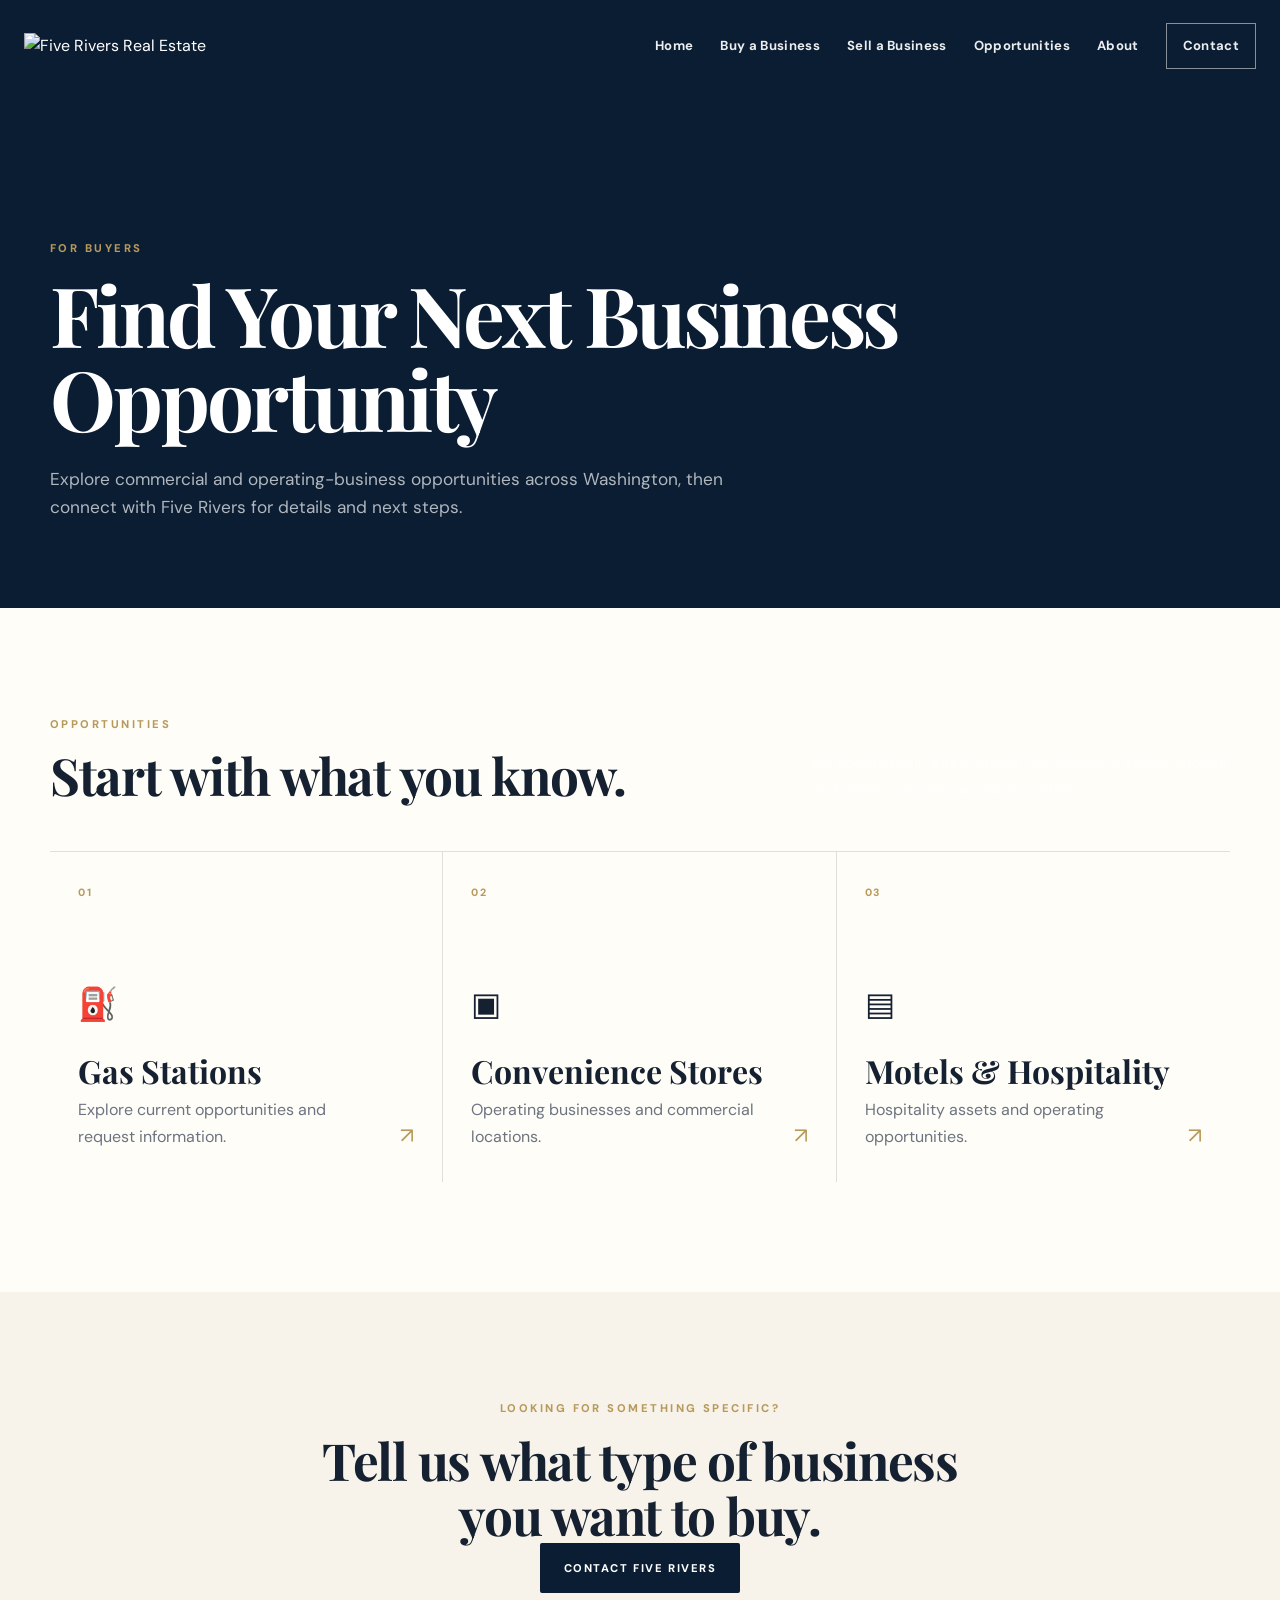
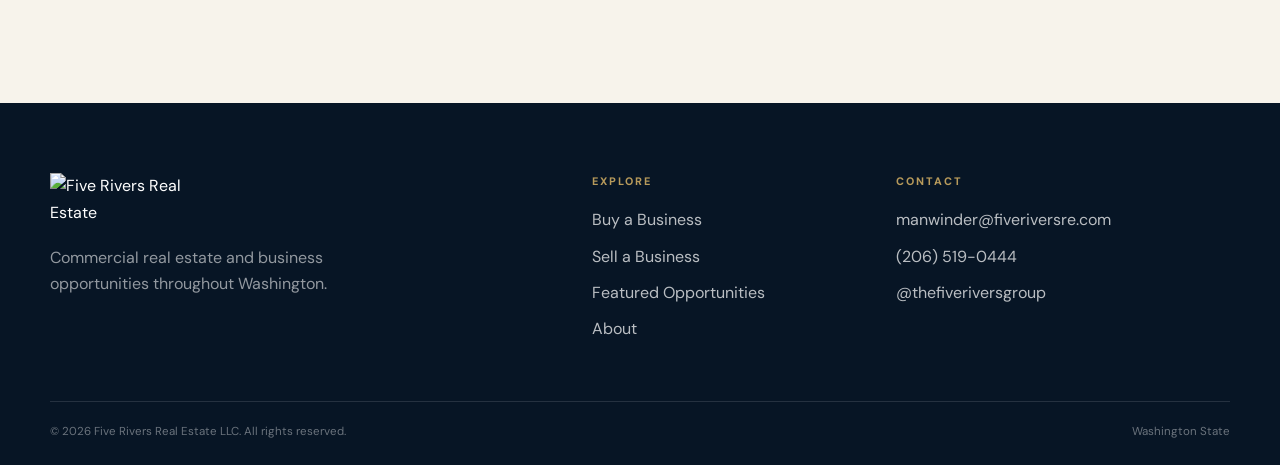
==== buy.html @ 9e535c03 "Add files via upload" ====
<!DOCTYPE html><html lang="en"><head><meta charset="UTF-8">
<meta name="viewport" content="width=device-width, initial-scale=1.0">
<title>Buy a Business | Five Rivers Real Estate</title>
<link rel="icon" type="image/x-icon" href="favicon_FRRE.ico">
<link rel="preconnect" href="https://fonts.googleapis.com">
<link rel="preconnect" href="https://fonts.gstatic.com" crossorigin>
<link href="https://fonts.googleapis.com/css2?family=DM+Sans:wght@400;500;600;700;800&family=Playfair+Display:wght@600;700&display=swap" rel="stylesheet">
<link rel="stylesheet" href="styles.css"></head><body>
<header class="site-header solid"><header class="site-header solid">
  <div class="nav-wrap">
    <a class="brand" href="index.html"><img src="FiveRivers_Logo.jpg" alt="Five Rivers Real Estate"></a>
    <button class="menu-toggle" aria-label="Open menu" aria-expanded="false">☰</button>
    <nav class="nav">
      <a href="index.html">Home</a>
      <a href="buy.html">Buy a Business</a>
      <a href="sell.html">Sell a Business</a>
      <a href="properties.html">Opportunities</a>
      <a href="about.html">About</a>
      <a class="nav-cta" href="contact.html">Contact</a>
    </nav>
  </div>
</header></header>
<main>
<section class="page-hero"><div class="container"><p class="eyebrow gold">FOR BUYERS</p><h1>Find Your Next Business Opportunity</h1><p>Explore commercial and operating-business opportunities across Washington, then connect with Five Rivers for details and next steps.</p></div></section>
<section class="section"><div class="container"><div class="section-heading"><div><p class="eyebrow gold">OPPORTUNITIES</p><h2>Start with what you know.</h2></div><p>We specialize in gas stations, convenience stores, motels and other commercial opportunities.</p></div>
<div class="specialty-grid light-specialties">
  <a class="specialty-card light-specialty" href="properties.html"><span class="card-number">01</span><div><span class="icon">⛽</span><h3>Gas Stations</h3><p>Explore current opportunities and request information.</p></div><span class="arrow">↗</span></a>
  <a class="specialty-card light-specialty" href="properties.html"><span class="card-number">02</span><div><span class="icon">▣</span><h3>Convenience Stores</h3><p>Operating businesses and commercial locations.</p></div><span class="arrow">↗</span></a>
  <a class="specialty-card light-specialty" href="properties.html"><span class="card-number">03</span><div><span class="icon">▤</span><h3>Motels &amp; Hospitality</h3><p>Hospitality assets and operating opportunities.</p></div><span class="arrow">↗</span></a>
</div></div></section>
<section class="section section-light"><div class="container centered"><p class="eyebrow gold">LOOKING FOR SOMETHING SPECIFIC?</p><h2>Tell us what type of business you want to buy.</h2><a class="btn btn-dark" href="contact.html">Contact Five Rivers</a></div></section>
</main><footer class="footer">
  <div class="container footer-grid">
    <div>
      <img class="footer-logo" src="FiveRivers_Logo.jpg" alt="Five Rivers Real Estate">
      <p>Commercial real estate and business opportunities throughout Washington.</p>
    </div>
    <div>
      <p class="footer-label">EXPLORE</p>
      <a href="buy.html">Buy a Business</a>
      <a href="sell.html">Sell a Business</a>
      <a href="properties.html">Featured Opportunities</a>
      <a href="about.html">About</a>
    </div>
    <div>
      <p class="footer-label">CONTACT</p>
      <a href="mailto:manwinder@fiveriversre.com">manwinder@fiveriversre.com</a>
      <a href="tel:+12065190444">(206) 519-0444</a>
      <a href="https://www.instagram.com/thefiveriversgroup/" target="_blank" rel="noopener">@thefiveriversgroup</a>
    </div>
  </div>
  <div class="container footer-bottom">
    <span>© 2026 Five Rivers Real Estate LLC. All rights reserved.</span>
    <span>Washington State</span>
  </div>
</footer><script src="site.js"></script></body></html>
---- styles.css ----
:root{
  --navy:#0b1d33;
  --navy2:#102a46;
  --warm:#f7f3eb;
  --paper:#fffdf8;
  --gold:#b79a5b;
  --gold2:#d1bb82;
  --ink:#152131;
  --muted:#6c7480;
  --line:rgba(11,29,51,.13);
  --shadow:0 22px 60px rgba(11,29,51,.12);
  --serif:"Playfair Display", Georgia, serif;
  --sans:"DM Sans", Arial, sans-serif;
}
*{box-sizing:border-box;margin:0;padding:0}
html{scroll-behavior:smooth}
body{font-family:var(--sans);color:var(--ink);background:var(--paper);line-height:1.65}
a{text-decoration:none;color:inherit}
img{max-width:100%;display:block}
.container{width:min(1180px,calc(100% - 48px));margin-inline:auto}
.site-header{position:absolute;top:0;left:0;width:100%;z-index:50;color:#fff;border-bottom:1px solid rgba(255,255,255,.16)}
.site-header.solid{position:relative;background:var(--navy);border-bottom:0}
.nav-wrap{width:min(1280px,calc(100% - 48px));margin:auto;min-height:92px;display:flex;align-items:center;justify-content:space-between;gap:30px}
.brand img{width:192px;max-height:76px;object-fit:contain}
.nav{display:flex;align-items:center;gap:27px;font-size:.82rem;font-weight:700;letter-spacing:.025em}
.nav a{opacity:.92;transition:color .2s,opacity .2s,transform .2s}
.nav a:hover{opacity:1;color:var(--gold2);transform:translateY(-1px)}
.nav-cta{padding:11px 16px;border:1px solid rgba(255,255,255,.55)}
.menu-toggle{display:none;background:transparent;border:0;color:#fff;font-size:28px;cursor:pointer}
.hero{min-height:770px;display:flex;align-items:center;position:relative;color:#fff;background:
linear-gradient(90deg,rgba(5,17,29,.95) 0%,rgba(5,17,29,.72) 50%,rgba(5,17,29,.30) 100%),
url("header_background.jpg") center/cover no-repeat}
.hero-content{position:relative;z-index:2;padding-top:95px}
.eyebrow{font-size:.70rem;line-height:1.2;letter-spacing:.22em;font-weight:800;margin-bottom:17px}
.eyebrow.gold{color:var(--gold)}
.hero h1,.page-hero h1{font-family:var(--serif);font-size:clamp(3.15rem,6.5vw,5.7rem);line-height:1.01;letter-spacing:-.038em;max-width:850px}
.hero-copy{max-width:650px;color:rgba(255,255,255,.84);font-size:1.08rem;margin:27px 0 35px}
.hero-actions{display:flex;gap:12px;flex-wrap:wrap}
.btn{min-height:50px;padding:0 24px;display:inline-flex;align-items:center;justify-content:center;border-radius:2px;text-transform:uppercase;font-size:.70rem;font-weight:800;letter-spacing:.14em;transition:transform .2s,background .2s,color .2s}
.btn:hover{transform:translateY(-2px)}
.btn-gold{background:var(--gold);color:var(--navy)}
.btn-gold:hover{background:var(--gold2)}
.btn-outline{border:1px solid rgba(255,255,255,.62);color:#fff}
.btn-outline:hover{background:#fff;color:var(--navy)}
.btn-dark{background:var(--navy);color:#fff}
.btn-light-outline{border:1px solid rgba(255,255,255,.45);color:#fff}
.hero-scroll{position:absolute;left:50%;bottom:28px;transform:translateX(-50%);font-size:.65rem;letter-spacing:.18em;opacity:.68;z-index:2}
.hero-scroll span{font-size:17px;margin-left:9px}
.section{padding:110px 0}
.section-dark{background:var(--navy);color:#fff}
.section-light{background:var(--warm)}
.two-col{display:grid;grid-template-columns:1fr 1fr;gap:88px;align-items:start}
h2{font-family:var(--serif);font-size:clamp(2.35rem,4vw,4rem);line-height:1.08;letter-spacing:-.025em}
.lead{font-size:1.24rem;line-height:1.55;margin-bottom:18px}
.two-col p:not(.eyebrow){color:var(--muted)}
.text-link{display:inline-flex;gap:11px;margin-top:23px;font-weight:800;font-size:.74rem;letter-spacing:.10em;text-transform:uppercase}
.text-link span{color:var(--gold)}
.section-heading{display:flex;justify-content:space-between;gap:50px;align-items:end;margin-bottom:48px}
.section-heading>p{max-width:420px;color:rgba(255,255,255,.65)}
.section-light .section-heading>p{color:var(--muted)}
.centered{text-align:center;display:block}
.centered h2{max-width:720px;margin-inline:auto}
.specialty-grid{display:grid;grid-template-columns:repeat(3,1fr);border-top:1px solid rgba(255,255,255,.18)}
.specialty-card{min-height:330px;padding:32px 28px;border-right:1px solid rgba(255,255,255,.18);position:relative;display:flex;flex-direction:column;justify-content:space-between;transition:transform .25s,background .25s}
.specialty-card:last-child{border-right:0}
.specialty-card:hover{background:rgba(255,255,255,.045);transform:translateY(-4px)}
.card-number{font-size:.66rem;color:var(--gold);letter-spacing:.16em;font-weight:800}
.icon{font-size:32px;display:block;margin:22px 0 22px}
.specialty-card h3{font-family:var(--serif);font-size:2rem;margin-bottom:9px;line-height:1.12}
.specialty-card p{color:rgba(255,255,255,.62);max-width:285px}
.arrow{position:absolute;right:28px;bottom:28px;color:var(--gold);font-size:22px}
.path-grid{display:grid;grid-template-columns:1fr 1fr;gap:18px}
.path-card{padding:54px;background:#eee9de;min-height:355px;display:flex;flex-direction:column;align-items:flex-start;transition:transform .25s,box-shadow .25s}
.path-card:hover{transform:translateY(-5px);box-shadow:var(--shadow)}
.path-card.featured{background:var(--navy);color:#fff}
.path-card>span{font-size:.70rem;letter-spacing:.18em;color:var(--gold);font-weight:800}
.path-card h3{font-family:var(--serif);font-size:2.55rem;line-height:1.1;margin:22px 0 17px;max-width:500px}
.path-card p{max-width:510px;color:var(--muted)}
.path-card.featured p{color:rgba(255,255,255,.68)}
.path-card strong{margin-top:auto;font-size:.73rem;letter-spacing:.10em;text-transform:uppercase}
.path-card strong span{color:var(--gold);margin-left:8px}
.ig-grid{display:grid;grid-template-columns:repeat(3,1fr);gap:22px;align-items:stretch}
.ig-card{background:#fff;overflow:hidden;min-height:440px}
.ig-card blockquote{margin:0!important;min-width:0!important;width:100%!important;box-shadow:none!important}
.ig-cta{background:var(--navy);color:#fff;padding:40px;display:flex;flex-direction:column;justify-content:center}
.ig-cta h3{font-family:var(--serif);font-size:2.2rem;line-height:1.12;margin-bottom:15px}
.ig-cta p:not(.eyebrow){color:rgba(255,255,255,.68)}
.cta-band{padding:78px 0;background:var(--navy2);color:#fff}
.cta-inner{display:flex;align-items:center;justify-content:space-between;gap:40px}
.cta-inner h2{font-size:clamp(2.2rem,4vw,3.55rem)}
.footer{background:#071525;color:#fff;padding:70px 0 24px}
.footer-grid{display:grid;grid-template-columns:2fr 1fr 1.4fr;gap:65px;padding-bottom:58px}
.footer-logo{width:175px;margin-bottom:19px}
.footer p{color:rgba(255,255,255,.56);max-width:350px}
.footer-grid>div:not(:first-child){display:flex;flex-direction:column;gap:10px}
.footer-label{font-size:.68rem!important;letter-spacing:.18em;color:var(--gold)!important;font-weight:800;margin-bottom:6px}
.footer-grid a{color:rgba(255,255,255,.72)}
.footer-grid a:hover{color:#fff}
.footer-bottom{border-top:1px solid rgba(255,255,255,.12);padding-top:20px;display:flex;justify-content:space-between;color:rgba(255,255,255,.40);font-size:.72rem}
.page-hero{background:var(--navy);color:#fff;padding:150px 0 86px}
.page-hero h1{max-width:930px}
.page-hero p:not(.eyebrow){max-width:700px;color:rgba(255,255,255,.68);font-size:1.08rem;margin-top:24px}
.light-specialties{border-top:1px solid var(--line)}
.light-specialty{color:var(--ink);border-right:1px solid var(--line)}
.light-specialty:hover{background:#faf8f2}
.light-specialty p{color:var(--muted)}
.opportunity-grid{display:grid;grid-template-columns:repeat(3,1fr);gap:22px}
.opportunity{background:#fff;box-shadow:0 8px 30px rgba(11,29,51,.08)}
.opportunity img{width:100%;height:250px;object-fit:cover}
.opportunity-body{padding:27px}
.opportunity h3{font-family:var(--serif);font-size:1.75rem;line-height:1.15;margin:10px 0}
.opportunity-body p{color:var(--muted)}
.tag{font-size:.65rem;letter-spacing:.15em;color:var(--gold);font-weight:800}
.form-card{background:#eee9de;padding:39px;display:flex;flex-direction:column;gap:16px}
.form-card label{font-size:.73rem;font-weight:800;letter-spacing:.06em;text-transform:uppercase}
.form-card input,.form-card select,.form-card textarea{display:block;width:100%;margin-top:7px;border:1px solid var(--line);background:#fffdf8;padding:13px;font:inherit;color:var(--ink)}
.form-card textarea{resize:vertical}
.contact-box{background:var(--navy);color:#fff;padding:42px;display:flex;flex-direction:column;align-items:flex-start}
.contact-box img{width:120px;height:120px;border-radius:50%;object-fit:cover;margin-bottom:24px}
.contact-box h3{font-family:var(--serif);font-size:2rem}
.contact-box p{color:rgba(255,255,255,.60);margin-bottom:20px}
.contact-box a{margin-top:10px}
.portrait{width:min(100%,430px);aspect-ratio:4/5;object-fit:cover}
@media(max-width:900px){
  .nav{display:none;position:absolute;top:92px;left:0;right:0;background:var(--navy);padding:25px;flex-direction:column;align-items:stretch}
  .nav.open{display:flex}
  .menu-toggle{display:block}
  .two-col,.path-grid,.ig-grid{grid-template-columns:1fr}
  .specialty-grid{grid-template-columns:1fr}
  .specialty-card{border-right:0;border-bottom:1px solid rgba(255,255,255,.18)}
  .light-specialty{border-color:var(--line)}
  .section-heading,.cta-inner{display:block}
  .section-heading .btn,.cta-inner .hero-actions{margin-top:24px}
  .hero{min-height:700px}
  .opportunity-grid{grid-template-columns:1fr 1fr}
  .footer-grid{grid-template-columns:1fr 1fr}
}
@media(max-width:600px){
  .container,.nav-wrap{width:min(100% - 30px,1180px)}
  .brand img{width:170px}
  .hero h1{font-size:3.05rem}
  .hero-copy{font-size:1rem}
  .section{padding:78px 0}
  .path-card{padding:34px;min-height:310px}
  .opportunity-grid{grid-template-columns:1fr}
  .footer-grid{grid-template-columns:1fr;gap:38px}
  .footer-bottom{display:block}
  .footer-bottom span{display:block;margin-top:8px}
  .page-hero{padding:112px 0 72px}
}
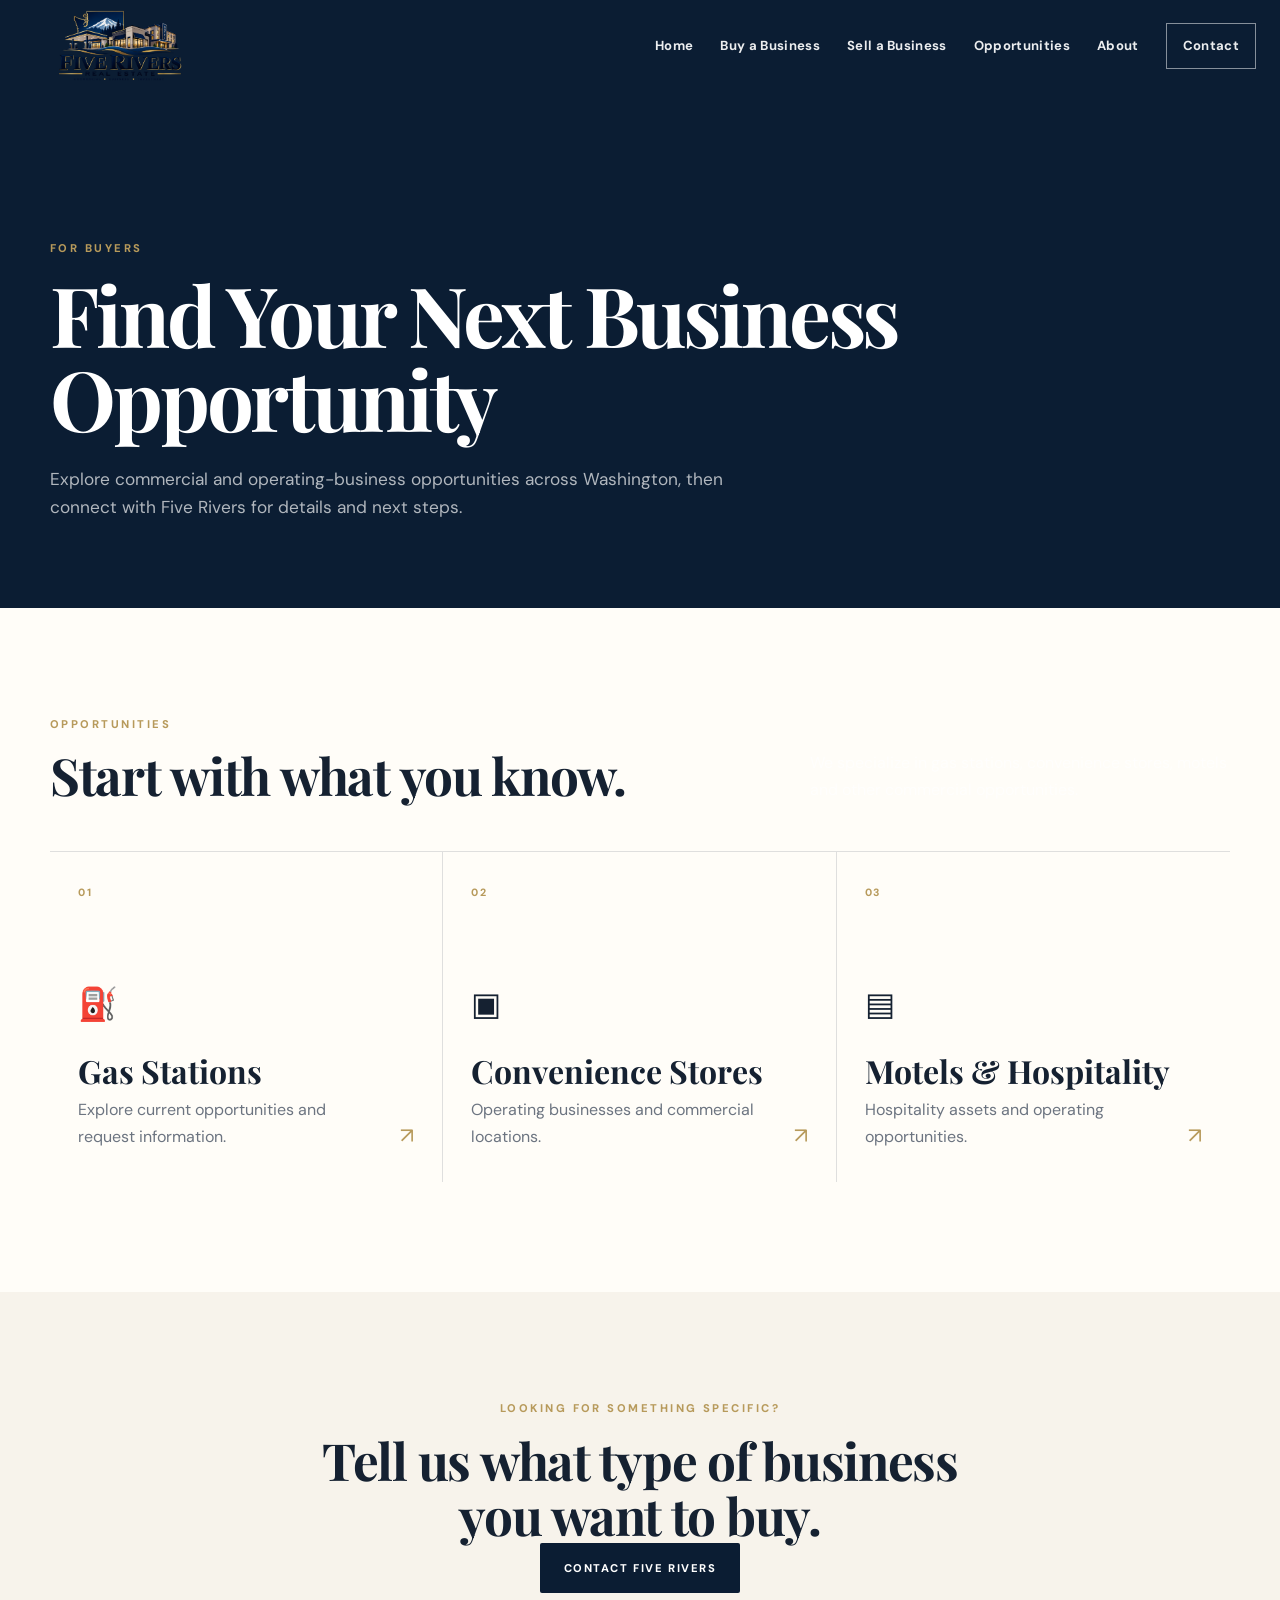
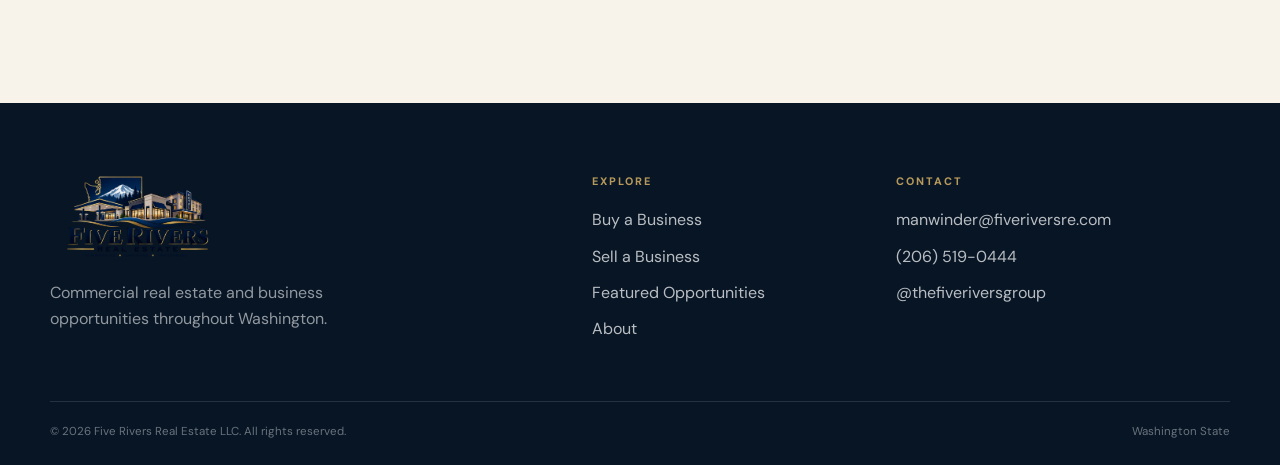
==== commit 0e0e6e84: "Update buy.html" ====
--- a/buy.html
+++ b/buy.html
@@ -8,7 +8,7 @@
 <link rel="stylesheet" href="styles.css"></head><body>
 <header class="site-header solid"><header class="site-header solid">
   <div class="nav-wrap">
-    <a class="brand" href="index.html"><img src="FiveRivers_Logo.jpg" alt="Five Rivers Real Estate"></a>
+    <a class="brand" href="index.html"><img src="New logo FRRE.png" alt="Five Rivers Real Estate"></a>
     <button class="menu-toggle" aria-label="Open menu" aria-expanded="false">☰</button>
     <nav class="nav">
       <a href="index.html">Home</a>
@@ -32,7 +32,7 @@
 </main><footer class="footer">
   <div class="container footer-grid">
     <div>
-      <img class="footer-logo" src="FiveRivers_Logo.jpg" alt="Five Rivers Real Estate">
+      <img class="footer-logo" src="New logo FRRE.png" alt="Five Rivers Real Estate">
       <p>Commercial real estate and business opportunities throughout Washington.</p>
     </div>
     <div>
@@ -53,4 +53,4 @@
     <span>© 2026 Five Rivers Real Estate LLC. All rights reserved.</span>
     <span>Washington State</span>
   </div>
-</footer><script src="site.js"></script></body></html>+</footer><script src="site.js"></script></body></html>
